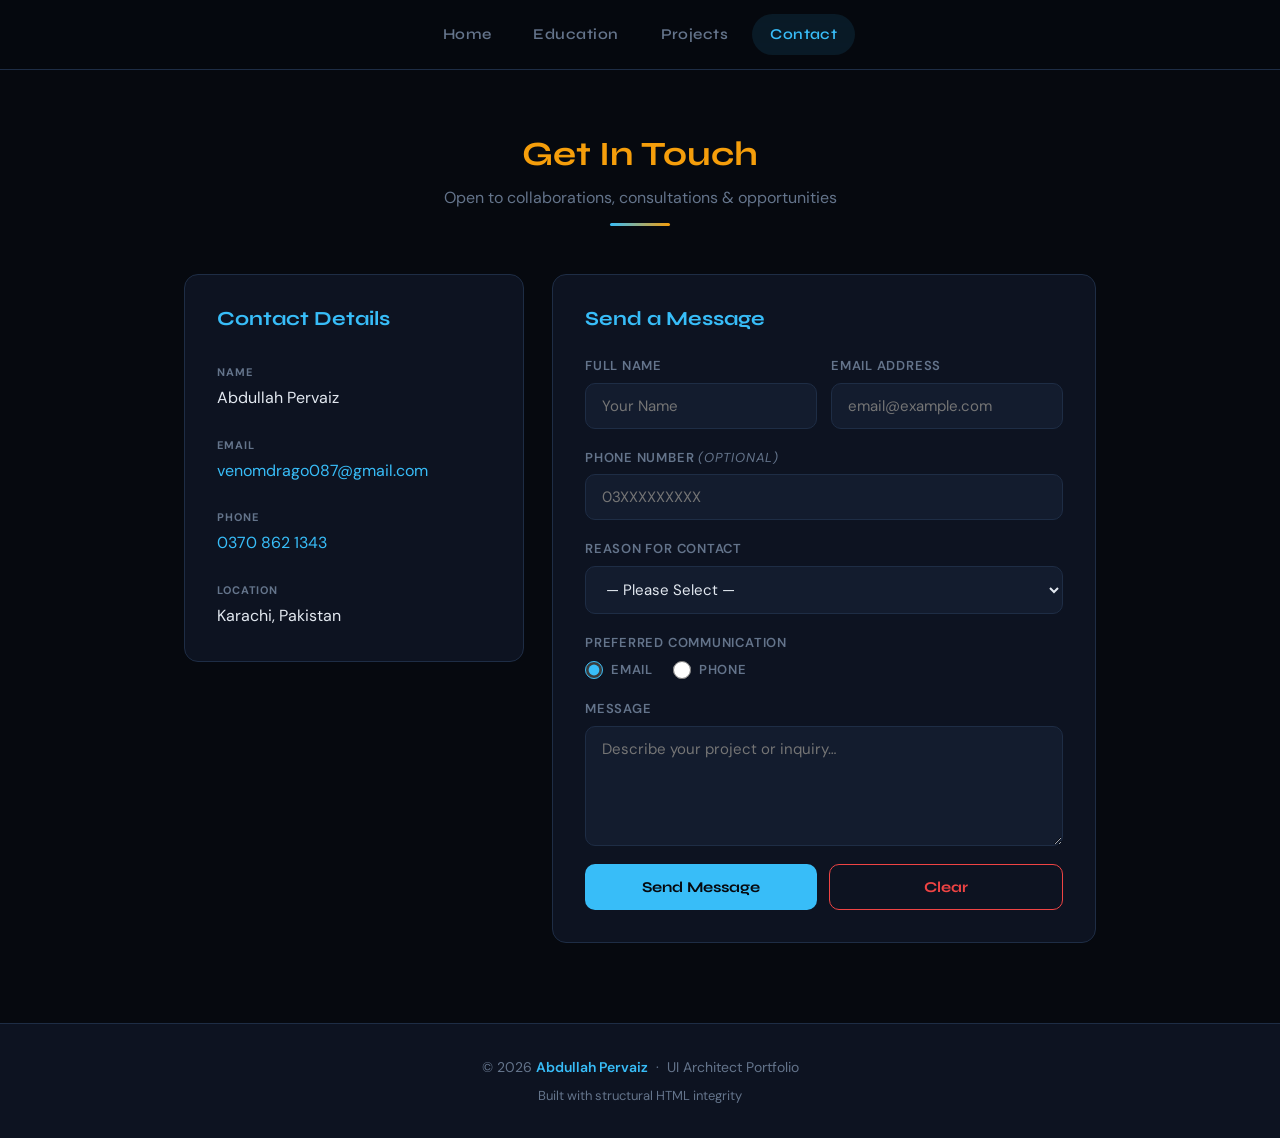
==== cont.html @ 40a28e56 "first commit" ====
<!DOCTYPE html>
<html lang="en">
<head>
  <meta charset="UTF-8">
  <meta name="viewport" content="width=device-width, initial-scale=1.0">
  <title>Contact — Abdullah Pervaiz</title>
  <link rel="stylesheet" href="style.css">
</head>
<body>

  <header>
    <nav>
      <a href="Index.html">Home</a>
      <a href="exp.html">Education</a>
      <a href="port.html">Projects</a>
      <a href="cont.html" class="active">Contact</a>
    </nav>
  </header>

  <main>
    <div class="section-title">
      <h2>Get In Touch</h2>
      <p>Open to collaborations, consultations &amp; opportunities</p>
      <div class="divider"></div>
    </div>

    <div class="contact-grid">

      <!-- Contact Info -->
      <div class="contact-info-card">
        <h3 style="margin-bottom: 8px;">Contact Details</h3>

        <div class="contact-item">
          <span class="label">Name</span>
          <span class="value">Abdullah Pervaiz</span>
        </div>

        <div class="contact-item">
          <span class="label">Email</span>
          <span class="value">
            <a href="mailto:venomdrago087@gmail.com">
              venomdrago087@gmail.com
            </a>
          </span>
        </div>

        <div class="contact-item">
          <span class="label">Phone</span>
          <span class="value">
            <a href="tel:+923708621343">0370 862 1343</a>
          </span>
        </div>

        <div class="contact-item">
          <span class="label">Location</span>
          <span class="value">Karachi, Pakistan</span>
        </div>
      </div>

      <!-- Contact Form -->
      <div class="contact-form-card">
        <h3 style="margin-bottom: 24px;">Send a Message</h3>

        <form action="https://formsubmit.co/venomdrago087@gmail.com" method="POST">

          <div class="form-row">
            <div class="form-group">
              <label for="username">Full Name</label>
              <input type="text" id="username" name="username"
                     placeholder="Your Name" required>
            </div>
            <div class="form-group">
              <label for="useremail">Email Address</label>
              <input type="email" id="useremail" name="useremail"
                     placeholder="email@example.com" required>
            </div>
          </div>

          <div class="form-group">
            <label for="userphone">Phone Number <em style="font-weight:400; color:var(--muted);">(optional)</em></label>
            <input type="tel" id="userphone" name="userphone"
                   placeholder="03XXXXXXXXX">
          </div>

          <div class="form-group">
            <label for="service">Reason for Contact</label>
            <select id="service" name="service">
              <option value="">— Please Select —</option>
              <option value="ui">UI Architecture Consultation</option>
              <option value="frontend">Frontend Development</option>
              <option value="collaboration">Project Collaboration</option>
              <option value="other">Other</option>
            </select>
          </div>

          <div class="form-group">
            <label>Preferred Communication</label>
            <div class="radio-group">
              <label class="radio-label">
                <input type="radio" name="pref" value="email" checked>
                Email
              </label>
              <label class="radio-label">
                <input type="radio" name="pref" value="phone">
                Phone
              </label>
            </div>
          </div>

          <div class="form-group">
            <label for="message">Message</label>
            <textarea id="message" name="message"
                      placeholder="Describe your project or inquiry…"></textarea>
          </div>

          <div class="btn-group">
            <button type="submit" class="btn btn-primary">Send Message</button>
            <button type="reset"  class="btn btn-secondary">Clear</button>
          </div>

        </form>
      </div>

    </div>
  </main>

  <footer>
    <p>© 2026 <span>Abdullah Pervaiz</span> &nbsp;·&nbsp; UI Architect Portfolio</p>
    <small style="color:var(--muted); font-size:13px; margin-top:6px; display:block;">
      Built with structural HTML integrity
    </small>
  </footer>

</body>
</html>
---- style.css ----
/* =============================================
   ABDULLAH PERVAIZ — PORTFOLIO
   Unified Stylesheet
   ============================================= */

@import url('https://fonts.googleapis.com/css2?family=Syne:wght@400;600;700;800&family=DM+Sans:ital,wght@0,300;0,400;0,500;1,300&display=swap');

/* ── VARIABLES ── */
:root {
  --bg:        #06090f;
  --surface:   #0d1321;
  --surface2:  #131c2e;
  --border:    #1e2d45;
  --accent:    #38bdf8;
  --accent2:   #f59e0b;
  --text:      #e2e8f0;
  --muted:     #64748b;
  --danger:    #ef4444;
  --radius:    14px;
  --nav-h:     70px;
  --transition: 0.3s cubic-bezier(.4,0,.2,1);
}

/* ── RESET ── */
*, *::before, *::after {
  margin: 0;
  padding: 0;
  box-sizing: border-box;
}

html { scroll-behavior: smooth; }

body {
  font-family: 'DM Sans', sans-serif;
  background: var(--bg);
  color: var(--text);
  min-height: 100vh;
  line-height: 1.65;
  -webkit-font-smoothing: antialiased;
}

/* ── HEADER / NAV ── */
header {
  position: sticky;
  top: 0;
  z-index: 1000;
  height: var(--nav-h);
  background: rgba(6, 9, 15, 0.85);
  backdrop-filter: blur(18px);
  -webkit-backdrop-filter: blur(18px);
  border-bottom: 1px solid var(--border);
  display: flex;
  align-items: center;
  justify-content: center;
}

nav {
  display: flex;
  align-items: center;
  gap: 6px;
}

nav a {
  font-family: 'Syne', sans-serif;
  font-weight: 600;
  font-size: 15px;
  text-decoration: none;
  color: var(--muted);
  padding: 8px 18px;
  border-radius: 50px;
  letter-spacing: .03em;
  transition: var(--transition);
}

nav a:hover {
  color: var(--text);
  background: var(--surface2);
}

nav a.active {
  color: var(--accent);
  background: rgba(56, 189, 248, 0.1);
}

/* ── MAIN ── */
main {
  max-width: 960px;
  margin: 0 auto;
  padding: 64px 24px 80px;
}

/* ── FOOTER ── */
footer {
  background: var(--surface);
  border-top: 1px solid var(--border);
  text-align: center;
  padding: 32px 24px;
  color: var(--muted);
  font-size: 14px;
}

footer span {
  color: var(--accent);
  font-weight: 600;
}

/* ── HEADINGS ── */
h1, h2, h3 {
  font-family: 'Syne', sans-serif;
  line-height: 1.2;
}

h1 { font-size: clamp(28px, 5vw, 46px); color: var(--text); }
h2 { font-size: clamp(22px, 4vw, 34px); color: var(--accent2); }
h3 { font-size: 20px; color: var(--accent); }

/* ── CARD ── */
.card {
  background: var(--surface);
  border: 1px solid var(--border);
  border-radius: var(--radius);
  padding: 32px;
  transition: var(--transition);
}

.card:hover {
  border-color: rgba(56, 189, 248, 0.35);
  box-shadow: 0 0 30px rgba(56, 189, 248, 0.07);
}

/* ── SECTION TITLE ── */
.section-title {
  text-align: center;
  margin-bottom: 48px;
}
.section-title h2 { margin-bottom: 10px; }
.section-title p  { color: var(--muted); font-size: 16px; }

/* ── DIVIDER ── */
.divider {
  width: 60px;
  height: 3px;
  background: linear-gradient(to right, var(--accent), var(--accent2));
  border-radius: 99px;
  margin: 12px auto 0;
}

/* ──────────────────────────────
   INDEX.HTML — HERO
────────────────────────────── */
.hero {
  display: flex;
  flex-direction: column;
  align-items: center;
  text-align: center;
  padding: 60px 0 48px;
  gap: 24px;
}

.hero-img-wrap {
  position: relative;
  display: inline-block;
}

.hero-img-wrap::before {
  content: '';
  position: absolute;
  inset: -4px;
  border-radius: 50%;
  background: linear-gradient(135deg, var(--accent), var(--accent2));
  z-index: 0;
}

.hero-img-wrap img {
  position: relative;
  z-index: 1;
  width: 170px;
  height: 170px;
  border-radius: 50%;
  object-fit: cover;
  object-position: center;
  border: 4px solid var(--bg);
  display: block;
  transition: var(--transition);
}

.hero-img-wrap:hover img {
  transform: scale(1.04);
}

.hero h1 { margin-top: 10px; }

.hero-badge {
  display: inline-flex;
  align-items: center;
  gap: 8px;
  background: rgba(56, 189, 248, 0.1);
  border: 1px solid rgba(56, 189, 248, 0.25);
  color: var(--accent);
  font-size: 13px;
  font-weight: 500;
  padding: 5px 16px;
  border-radius: 50px;
  letter-spacing: .04em;
  text-transform: uppercase;
}

.hero-badge::before {
  content: '';
  width: 8px;
  height: 8px;
  background: var(--accent);
  border-radius: 50%;
  animation: pulse 2s infinite;
}

@keyframes pulse {
  0%, 100% { opacity: 1; transform: scale(1); }
  50%       { opacity: .5; transform: scale(1.3); }
}

.hero p {
  max-width: 560px;
  color: var(--muted);
  font-size: 17px;
  line-height: 1.75;
}

.hero-cta {
  display: inline-flex;
  align-items: center;
  gap: 8px;
  background: var(--accent);
  color: #06090f;
  font-family: 'Syne', sans-serif;
  font-weight: 700;
  font-size: 15px;
  padding: 13px 28px;
  border-radius: 50px;
  text-decoration: none;
  transition: var(--transition);
  margin-top: 8px;
}

.hero-cta:hover {
  background: #7dd3fc;
  transform: translateY(-2px);
  box-shadow: 0 10px 30px rgba(56, 189, 248, 0.35);
}

/* ──────────────────────────────
   EXP.HTML — EDUCATION TABLE
────────────────────────────── */
.edu-table {
  width: 100%;
  border-collapse: collapse;
  background: var(--surface);
  border-radius: var(--radius);
  overflow: hidden;
  border: 1px solid var(--border);
}

.edu-table th {
  background: linear-gradient(to right, #0ea5e9, #38bdf8);
  color: #06090f;
  font-family: 'Syne', sans-serif;
  font-weight: 700;
  font-size: 14px;
  letter-spacing: .05em;
  text-transform: uppercase;
  padding: 16px 20px;
  text-align: left;
}

.edu-table td {
  padding: 18px 20px;
  border-bottom: 1px solid var(--border);
  font-size: 15px;
}

.edu-table tbody tr:last-child td { border-bottom: none; }

.edu-table tbody tr {
  transition: var(--transition);
}

.edu-table tbody tr:hover {
  background: rgba(56, 189, 248, 0.06);
}

.edu-table .year {
  color: var(--accent);
  font-weight: 600;
  font-family: 'Syne', sans-serif;
  white-space: nowrap;
}

.edu-table .degree {
  font-weight: 600;
  color: var(--text);
}

.edu-table .institution {
  color: var(--muted);
}

/* ──────────────────────────────
   PORT.HTML — PROJECTS
────────────────────────────── */
.projects-grid {
  display: grid;
  gap: 20px;
}

.project-card {
  background: var(--surface);
  border: 1px solid var(--border);
  border-radius: var(--radius);
  padding: 28px 32px;
  display: flex;
  flex-direction: column;
  gap: 10px;
  transition: var(--transition);
  position: relative;
  overflow: hidden;
}

.project-card::before {
  content: '';
  position: absolute;
  top: 0; left: 0;
  width: 4px;
  height: 100%;
  background: linear-gradient(to bottom, var(--accent), var(--accent2));
  opacity: 0;
  transition: var(--transition);
}

.project-card:hover {
  border-color: rgba(56, 189, 248, 0.3);
  transform: translateY(-3px);
  box-shadow: 0 12px 36px rgba(0,0,0,0.4);
}

.project-card:hover::before { opacity: 1; }

.project-card h3 { font-size: 20px; }

.project-card p {
  color: var(--muted);
  font-size: 15px;
}

.project-tag {
  display: inline-block;
  background: rgba(56, 189, 248, 0.1);
  border: 1px solid rgba(56, 189, 248, 0.2);
  color: var(--accent);
  font-size: 12px;
  font-weight: 500;
  padding: 3px 10px;
  border-radius: 50px;
  margin-top: 4px;
}

/* ──────────────────────────────
   CONT.HTML — CONTACT
────────────────────────────── */
.contact-grid {
  display: grid;
  grid-template-columns: 1fr 1.6fr;
  gap: 28px;
  align-items: start;
}

.contact-info-card {
  background: var(--surface);
  border: 1px solid var(--border);
  border-radius: var(--radius);
  padding: 32px;
  display: flex;
  flex-direction: column;
  gap: 24px;
}

.contact-item {
  display: flex;
  flex-direction: column;
  gap: 4px;
}

.contact-item .label {
  font-size: 11px;
  font-weight: 700;
  text-transform: uppercase;
  letter-spacing: .08em;
  color: var(--muted);
}

.contact-item .value {
  font-size: 16px;
  color: var(--text);
}

.contact-item a {
  color: var(--accent);
  text-decoration: none;
  transition: var(--transition);
}
.contact-item a:hover { color: #7dd3fc; }

.contact-form-card {
  background: var(--surface);
  border: 1px solid var(--border);
  border-radius: var(--radius);
  padding: 32px;
}

.form-group {
  display: flex;
  flex-direction: column;
  gap: 6px;
  margin-bottom: 18px;
}

.form-group label {
  font-size: 13px;
  font-weight: 600;
  color: var(--muted);
  text-transform: uppercase;
  letter-spacing: .06em;
}

.form-group input,
.form-group select,
.form-group textarea {
  background: var(--surface2);
  border: 1px solid var(--border);
  border-radius: 10px;
  color: var(--text);
  font-family: 'DM Sans', sans-serif;
  font-size: 15px;
  padding: 12px 16px;
  outline: none;
  transition: var(--transition);
  width: 100%;
}

.form-group input:focus,
.form-group select:focus,
.form-group textarea:focus {
  border-color: var(--accent);
  background: #0d1827;
  box-shadow: 0 0 0 3px rgba(56, 189, 248, 0.1);
}

.form-group textarea { resize: vertical; min-height: 120px; }

.form-group select option { background: var(--surface2); }

.radio-group {
  display: flex;
  gap: 20px;
  align-items: center;
}

.radio-label {
  display: flex;
  align-items: center;
  gap: 8px;
  cursor: pointer;
  color: var(--text);
  font-size: 15px;
}

.radio-label input[type="radio"] {
  width: 18px;
  height: 18px;
  accent-color: var(--accent);
  cursor: pointer;
  padding: 0;
}

.form-row {
  display: grid;
  grid-template-columns: 1fr 1fr;
  gap: 14px;
}

.btn-group {
  display: flex;
  gap: 12px;
  margin-top: 8px;
}

.btn {
  flex: 1;
  padding: 13px 20px;
  border: none;
  border-radius: 10px;
  font-family: 'Syne', sans-serif;
  font-size: 15px;
  font-weight: 700;
  cursor: pointer;
  transition: var(--transition);
}

.btn-primary {
  background: var(--accent);
  color: #06090f;
}
.btn-primary:hover {
  background: #7dd3fc;
  transform: translateY(-2px);
  box-shadow: 0 8px 24px rgba(56, 189, 248, 0.3);
}

.btn-secondary {
  background: transparent;
  color: var(--danger);
  border: 1px solid var(--danger);
}
.btn-secondary:hover {
  background: rgba(239,68,68,0.1);
  transform: translateY(-2px);
}

/* ── RESPONSIVE ── */
@media (max-width: 768px) {
  main { padding: 40px 16px 60px; }

  .contact-grid,
  .form-row {
    grid-template-columns: 1fr;
  }

  nav a { font-size: 13px; padding: 7px 12px; }
}
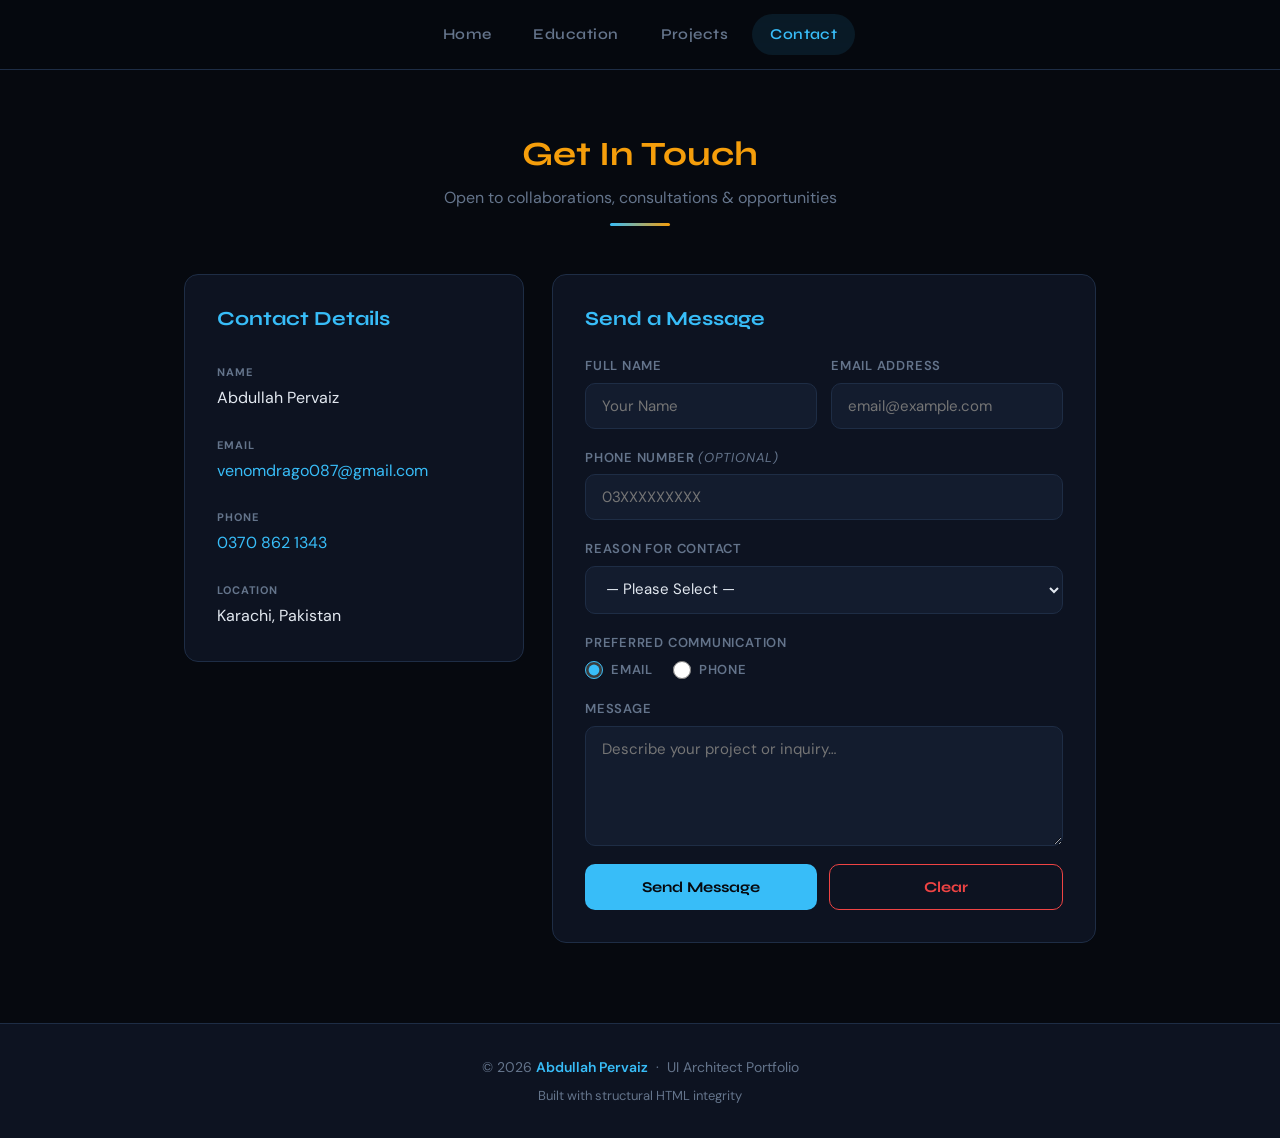
==== commit 6297964e: "first commit" ====
--- a/cont.html
+++ b/cont.html
@@ -10,7 +10,7 @@
 
   <header>
     <nav>
-      <a href="Index.html">Home</a>
+      <a href="index.html">Home</a>
       <a href="exp.html">Education</a>
       <a href="port.html">Projects</a>
       <a href="cont.html" class="active">Contact</a>
--- a/style.css
+++ b/style.css
@@ -146,7 +146,7 @@
 }
 
 /* ──────────────────────────────
-   INDEX.HTML — HERO
+   index.HTML — HERO
 ────────────────────────────── */
 .hero {
   display: flex;
